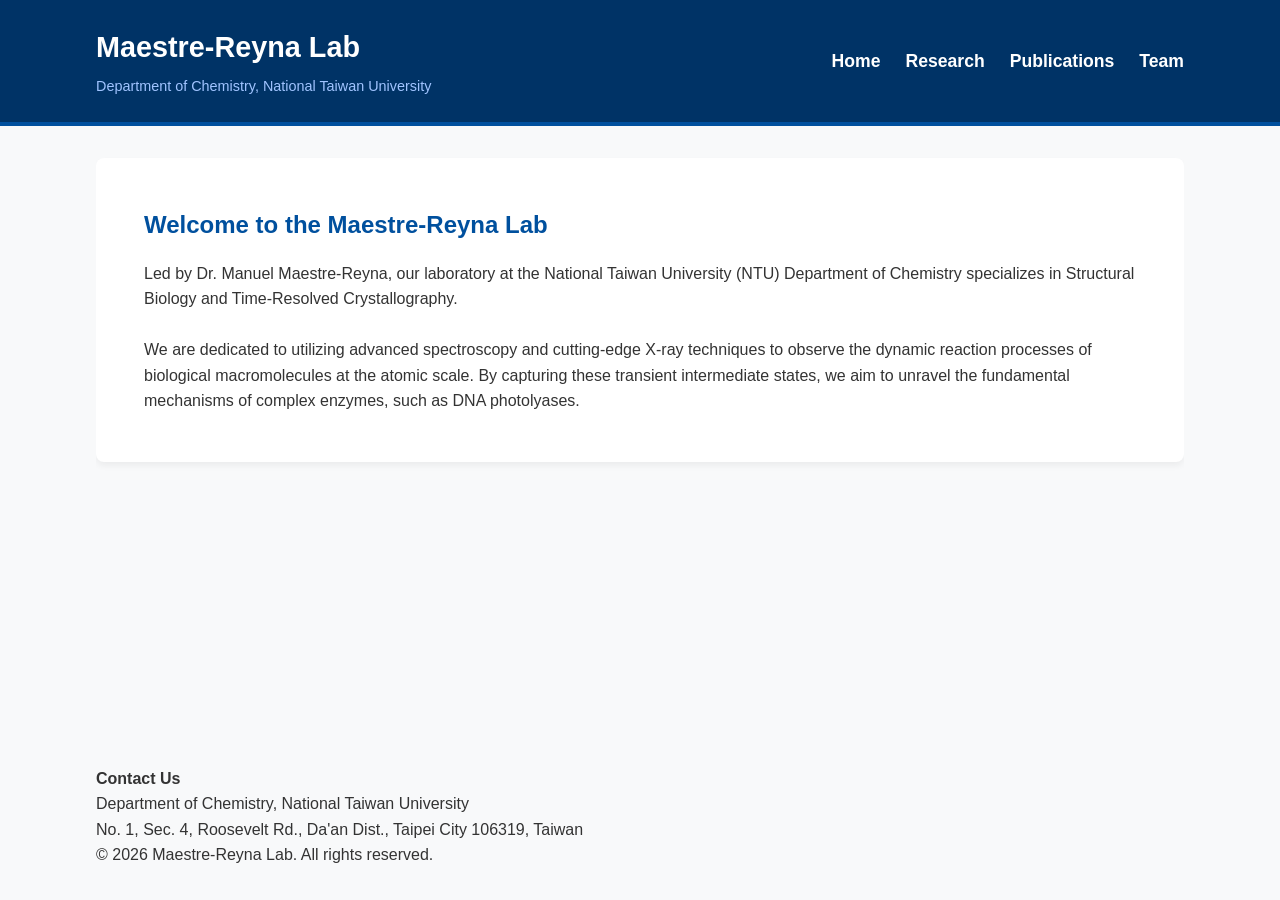
==== index.html @ d94f9113 "Add files via upload" ====
<!DOCTYPE html>
<html lang="en">
<head>
    <meta charset="UTF-8">
    <meta name="viewport" content="width=device-width, initial-scale=1.0">
    <title>Home | Maestre-Reyna Lab</title>
    <link rel="stylesheet" href="style.css">
</head>
<body>
    <header>
        <div class="container">
            <div class="logo-text">
                <h1>Maestre-Reyna Lab</h1>
                <p>Department of Chemistry, National Taiwan University</p>
            </div>
            <nav>
                <ul>
                    <li><a href="index.html">Home</a></li>
                    <li><a href="research.html">Research</a></li>
                    <li><a href="publications.html">Publications</a></li>
                    <li><a href="team.html">Team</a></li>
                </ul>
            </nav>
        </div>
    </header>

    <main class="container">
        <section class="hero">
            <h2>Welcome to the Maestre-Reyna Lab</h2>
            <p>Led by Dr. Manuel Maestre-Reyna, our laboratory at the National Taiwan University (NTU) Department of Chemistry specializes in Structural Biology and Time-Resolved Crystallography.</p>
            <br>
            <p>We are dedicated to utilizing advanced spectroscopy and cutting-edge X-ray techniques to observe the dynamic reaction processes of biological macromolecules at the atomic scale. By capturing these transient intermediate states, we aim to unravel the fundamental mechanisms of complex enzymes, such as DNA photolyases.</p>
        </section>
    </main>

    <footer>
        <div class="container">
            <p><strong>Contact Us</strong></p>
            <p>Department of Chemistry, National Taiwan University<br>No. 1, Sec. 4, Roosevelt Rd., Da'an Dist., Taipei City 106319, Taiwan</p>
            <p>&copy; 2026 Maestre-Reyna Lab. All rights reserved.</p>
        </div>
    </footer>
</body>
</html>
---- style.css ----
* {
    margin: 0;
    padding: 0;
    box-sizing: border-box;
}

body {
    font-family: 'Segoe UI', Tahoma, Geneva, Verdana, sans-serif;
    line-height: 1.6;
    color: #333;
    background-color: #f8f9fa;
    display: flex;
    flex-direction: column;
    min-height: 100vh;
}

.container {
    width: 85%;
    max-width: 1100px;
    margin: auto;
    overflow: hidden;
    padding: 2rem 0;
}

/* Navigation Bar */
header {
    background: #003366;
    color: #fff;
    padding: 1.5rem 0;
    border-bottom: 4px solid #00509e;
}

header .container {
    display: flex;
    justify-content: space-between;
    align-items: center;
    padding: 0;
}

.logo-text h1 {
    font-size: 1.8rem;
    margin-bottom: 5px;
}

.logo-text p {
    color: #a0c4ff;
    font-size: 0.9rem;
}

nav ul {
    list-style: none;
    display: flex;
    gap: 25px;
}

nav a {
    color: #fff;
    text-decoration: none;
    font-weight: bold;
    font-size: 1.1rem;
    padding-bottom: 5px;
    transition: color 0.3s;
}

nav a:hover {
    color: #a0c4ff;
    border-bottom: 2px solid #a0c4ff;
}

/* Page Content */
main {
    flex: 1;
}

.page-title {
    color: #003366;
    border-bottom: 2px solid #e9ecef;
    padding-bottom: 10px;
    margin-bottom: 30px;
}

.hero {
    background: #fff;
    padding: 3rem;
    border-radius: 8px;
    box-shadow: 0 4px 6px rgba(0,0,0,0.05);
    margin-bottom: 2rem;
}

.hero h2 {
    color: #00509e;
    margin-bottom: 1rem;
}

/* Grid & Cards */
.grid {
    display: grid;
    grid-template-columns: repeat(auto-fit, minmax(250px, 1fr));
    gap: 20px;
}

.card {
    background: #fff;
    padding: 20px;
    border-radius: 8px;
    box-shadow: 0 2px 5px rgba(0,0,0,0.1);
}

.card h3, .card h4 {
    color: #00509e;
    margin-bottom: 10px;
}

/* Publications List */
.pub-year {
    color: #003366;
    margin: 30px 0 15px 0;
    font-size: 1.4rem;
}

.pub-list {
    list-style: none;
}

.pub-list li {
    background
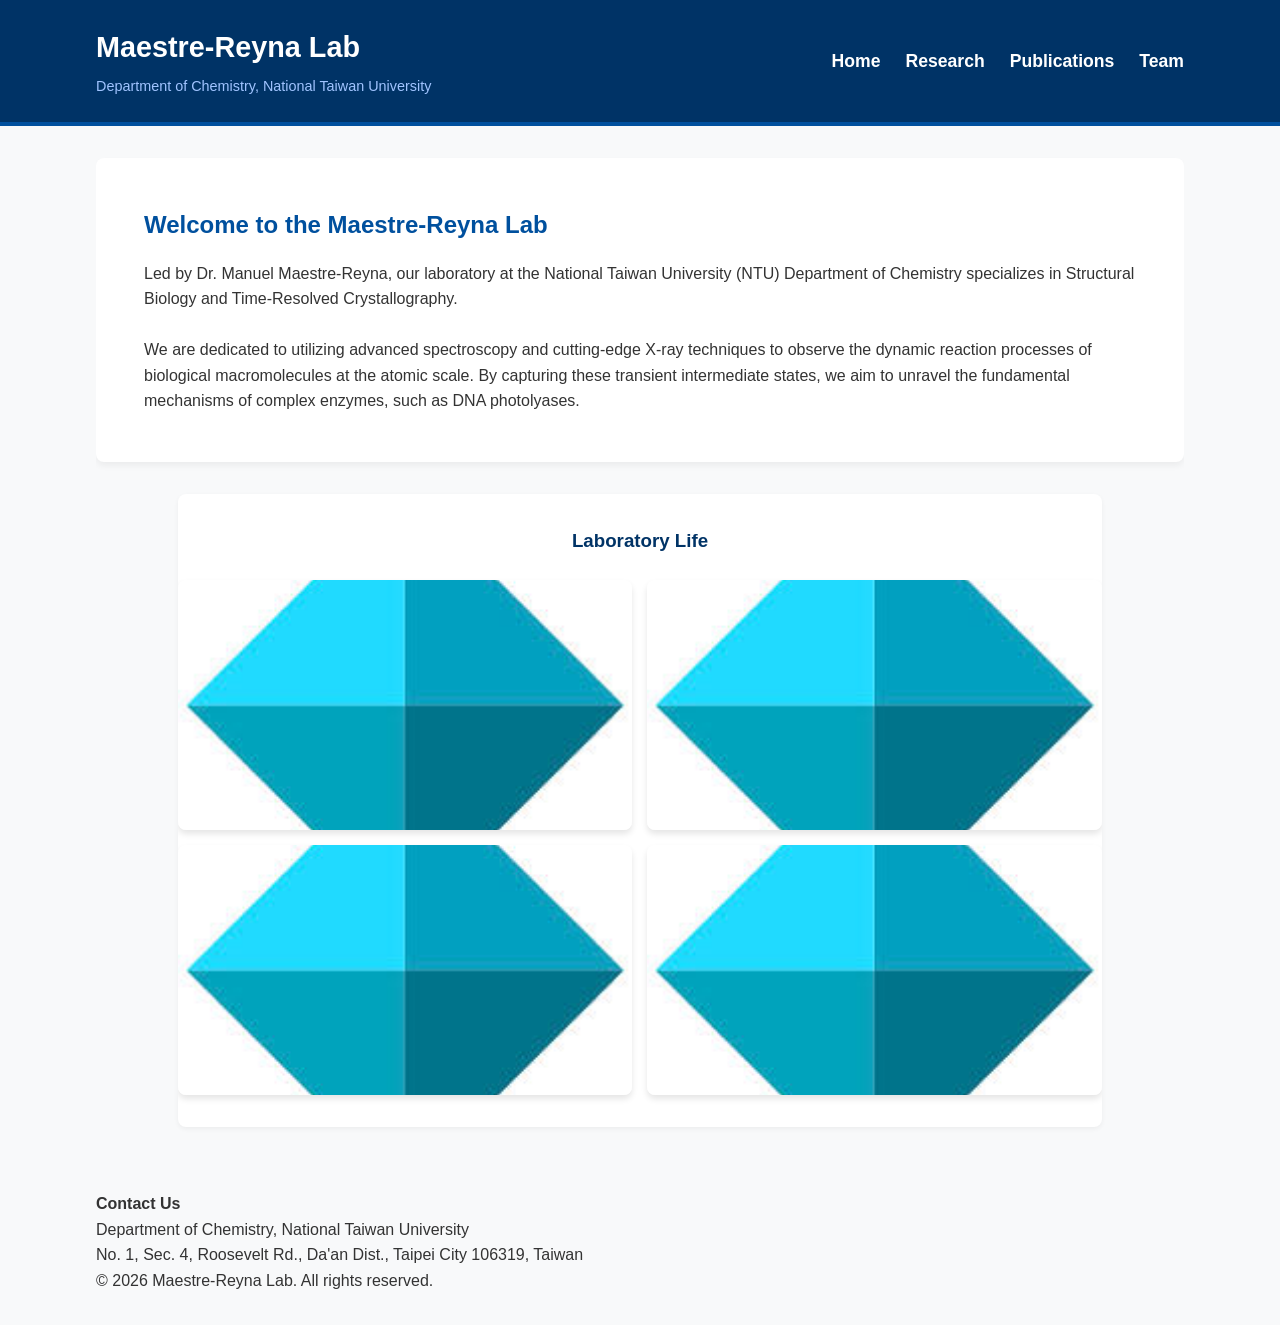
==== commit eeea752a: "index.html" ====
--- a/index.html
+++ b/index.html
@@ -5,6 +5,48 @@
     <meta name="viewport" content="width=device-width, initial-scale=1.0">
     <title>Home | Maestre-Reyna Lab</title>
     <link rel="stylesheet" href="style.css">
+    <style>
+        /* 專屬於首頁相簿的樣式 */
+        .gallery-section {
+            padding: 2rem 0;
+            background-color: #fff;
+            border-radius: 8px;
+            box-shadow: 0 2px 5px rgba(0,0,0,0.05);
+            margin-top: 2rem;
+        }
+        
+        .gallery-grid {
+            display: grid;
+            grid-template-columns: repeat(auto-fit, minmax(300px, 1fr));
+            gap: 15px;
+            margin-top: 1.5rem;
+        }
+
+        .gallery-item {
+            overflow: hidden;
+            border-radius: 8px;
+            height: 250px; /* 統一高度讓排版整齊 */
+            box-shadow: 0 4px 6px rgba(0,0,0,0.1);
+        }
+
+        .gallery-item img {
+            width: 100%;
+            height: 100%;
+            object-fit: cover; /* 自動裁切填滿框框，不變形 */
+            transition: transform 0.3s ease;
+            cursor: pointer;
+        }
+
+        .gallery-item img:hover {
+            transform: scale(1.05); /* 滑鼠移上去有放大效果 */
+        }
+
+        .gallery-title {
+            text-align: center;
+            color: #003366;
+            margin-bottom: 1rem;
+        }
+    </style>
 </head>
 <body>
     <header>
@@ -31,6 +73,24 @@
             <br>
             <p>We are dedicated to utilizing advanced spectroscopy and cutting-edge X-ray techniques to observe the dynamic reaction processes of biological macromolecules at the atomic scale. By capturing these transient intermediate states, we aim to unravel the fundamental mechanisms of complex enzymes, such as DNA photolyases.</p>
         </section>
+
+        <section class="gallery-section container">
+            <h3 class="gallery-title">Laboratory Life</h3>
+            <div class="gallery-grid">
+                <div class="gallery-item">
+                    <img src="photo1.jpg" alt="Lab Photo 1" onerror="this.src='default.jpg'">
+                </div>
+                <div class="gallery-item">
+                    <img src="photo2.jpg" alt="Lab Photo 2" onerror="this.src='default.jpg'">
+                </div>
+                <div class="gallery-item">
+                    <img src="photo3.jpg" alt="Lab Photo 3" onerror="this.src='default.jpg'">
+                </div>
+                <div class="gallery-item">
+                    <img src="photo4.jpg" alt="Lab Photo 4" onerror="this.src='default.jpg'">
+                </div>
+                </div>
+        </section>
     </main>
 
     <footer>
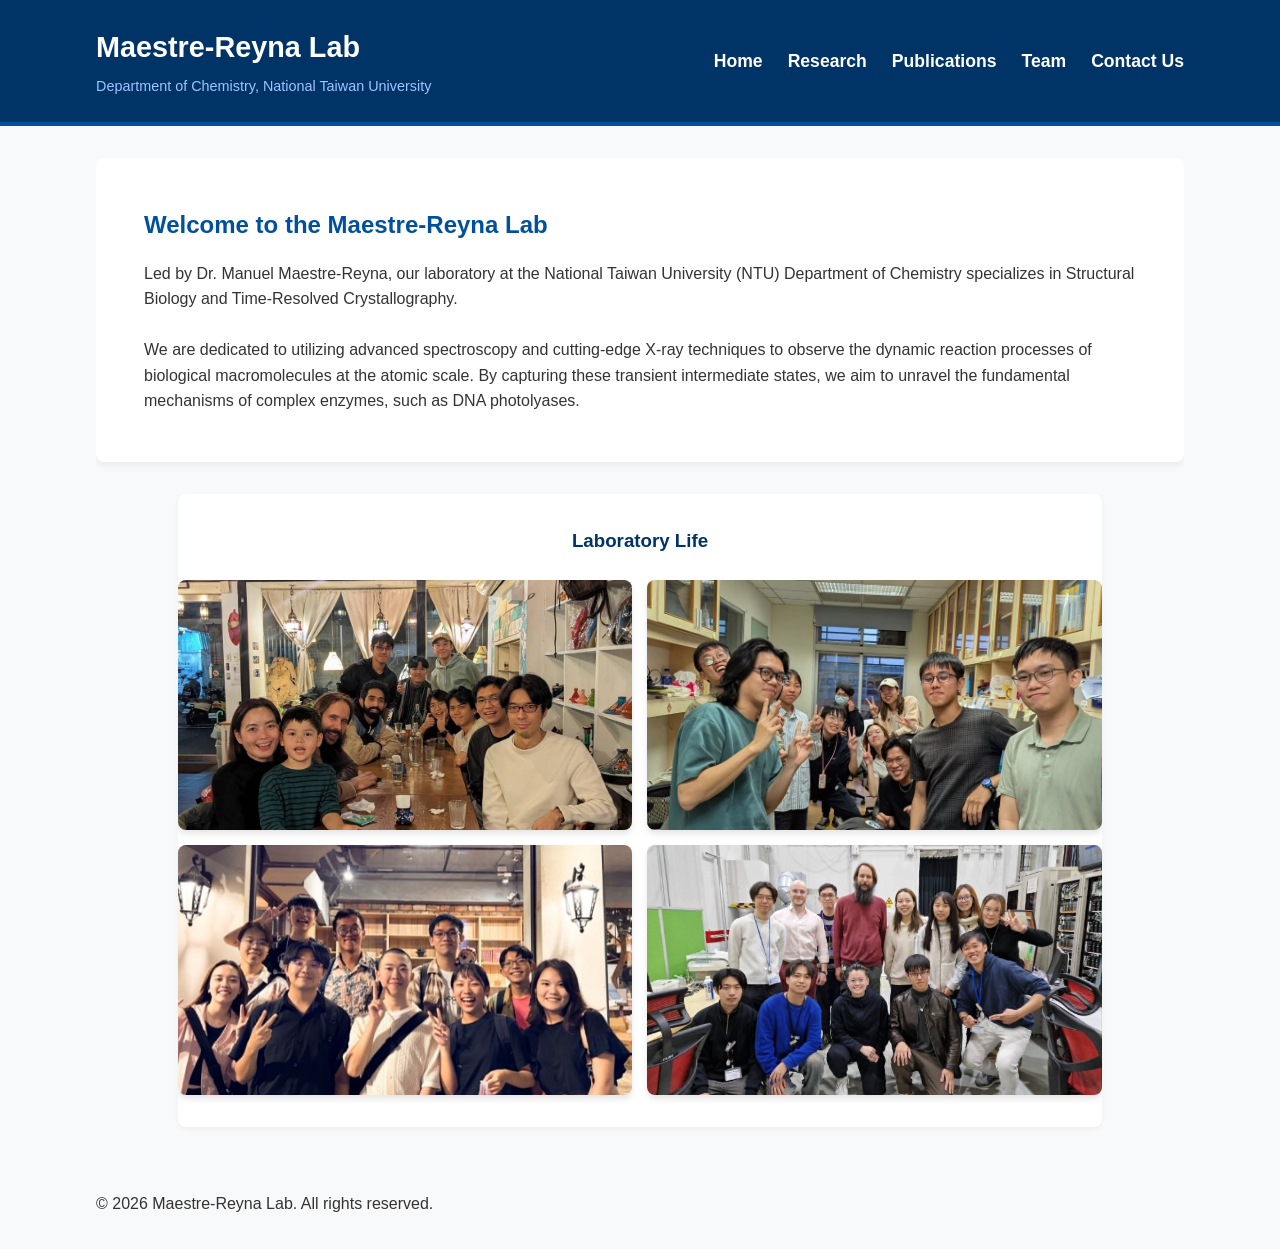
==== commit 35059fc2: "index.html" ====
--- a/index.html
+++ b/index.html
@@ -6,7 +6,6 @@
     <title>Home | Maestre-Reyna Lab</title>
     <link rel="stylesheet" href="style.css">
     <style>
-        /* 專屬於首頁相簿的樣式 */
         .gallery-section {
             padding: 2rem 0;
             background-color: #fff;
@@ -14,33 +13,28 @@
             box-shadow: 0 2px 5px rgba(0,0,0,0.05);
             margin-top: 2rem;
         }
-        
         .gallery-grid {
             display: grid;
             grid-template-columns: repeat(auto-fit, minmax(300px, 1fr));
             gap: 15px;
             margin-top: 1.5rem;
         }
-
         .gallery-item {
             overflow: hidden;
             border-radius: 8px;
-            height: 250px; /* 統一高度讓排版整齊 */
+            height: 250px;
             box-shadow: 0 4px 6px rgba(0,0,0,0.1);
         }
-
         .gallery-item img {
             width: 100%;
             height: 100%;
-            object-fit: cover; /* 自動裁切填滿框框，不變形 */
+            object-fit: cover;
             transition: transform 0.3s ease;
             cursor: pointer;
         }
-
         .gallery-item img:hover {
-            transform: scale(1.05); /* 滑鼠移上去有放大效果 */
+            transform: scale(1.05);
         }
-
         .gallery-title {
             text-align: center;
             color: #003366;
@@ -61,6 +55,7 @@
                     <li><a href="research.html">Research</a></li>
                     <li><a href="publications.html">Publications</a></li>
                     <li><a href="team.html">Team</a></li>
+                    <li><a href="contact.html">Contact Us</a></li>
                 </ul>
             </nav>
         </div>
@@ -89,15 +84,13 @@
                 <div class="gallery-item">
                     <img src="photo4.jpg" alt="Lab Photo 4" onerror="this.src='default.jpg'">
                 </div>
-                </div>
+            </div>
         </section>
     </main>
 
     <footer>
         <div class="container">
-            <p><strong>Contact Us</strong></p>
-            <p>Department of Chemistry, National Taiwan University<br>No. 1, Sec. 4, Roosevelt Rd., Da'an Dist., Taipei City 106319, Taiwan</p>
-            <p>&copy; 2026 Maestre-Reyna Lab. All rights reserved.</p>
+            <p>© 2026 Maestre-Reyna Lab. All rights reserved.</p>
         </div>
     </footer>
 </body>
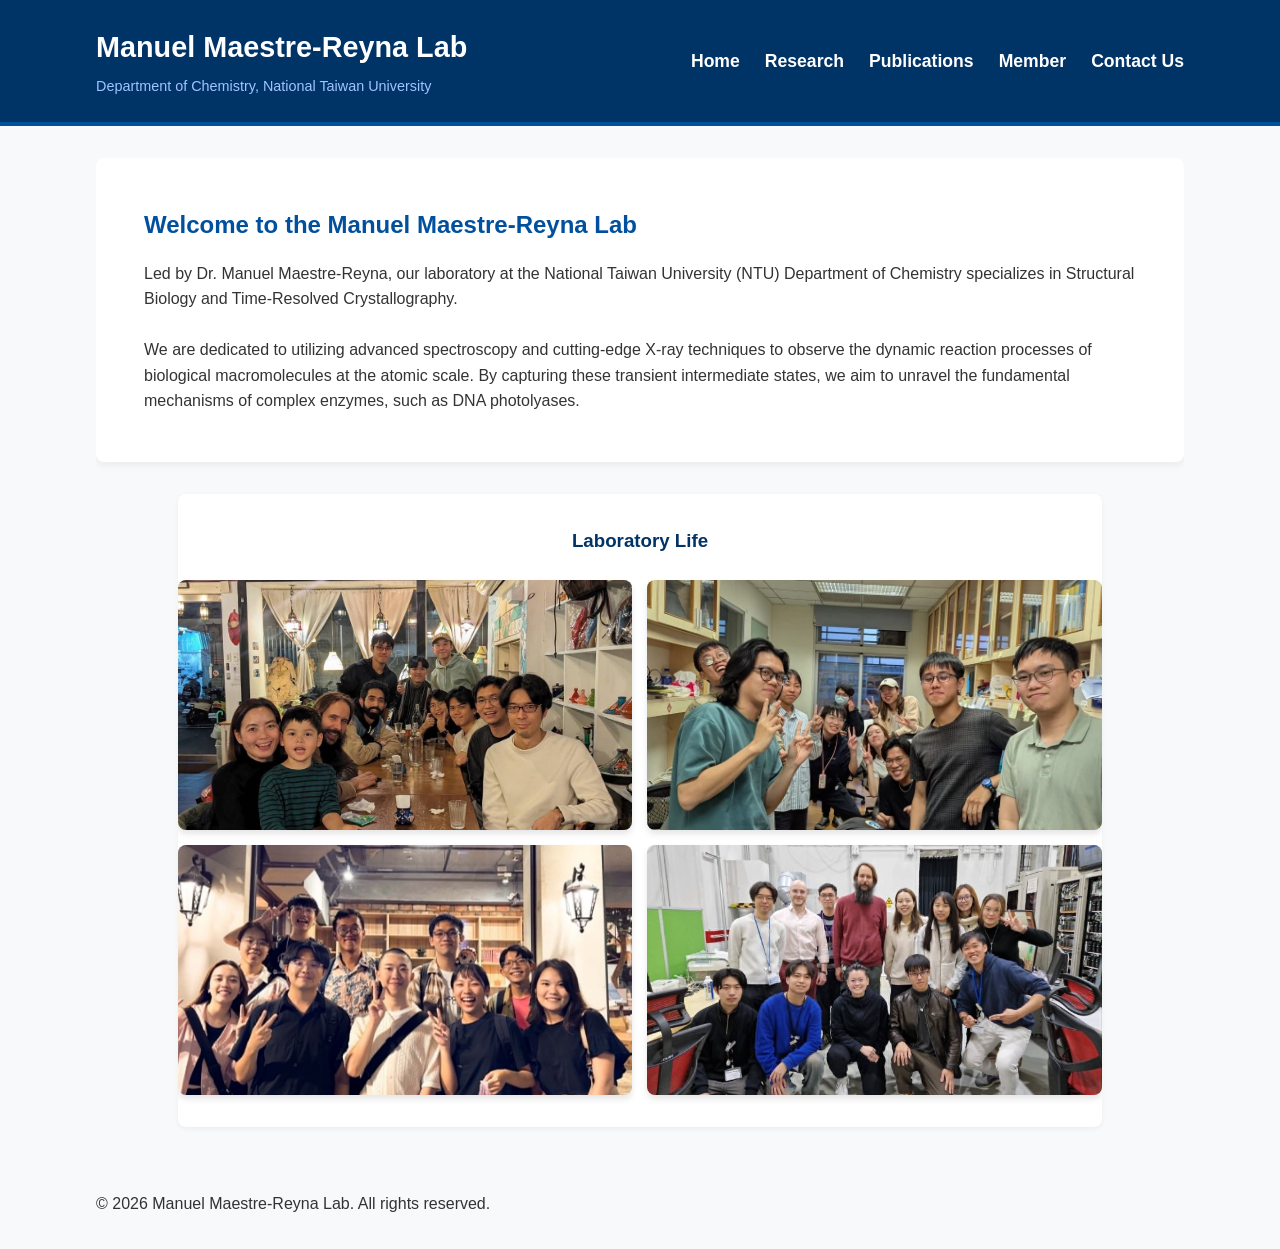
==== commit f8c5e126: "index.html" ====
--- a/index.html
+++ b/index.html
@@ -3,7 +3,7 @@
 <head>
     <meta charset="UTF-8">
     <meta name="viewport" content="width=device-width, initial-scale=1.0">
-    <title>Home | Maestre-Reyna Lab</title>
+    <title>Home | Manuel Maestre-Reyna Lab</title>
     <link rel="stylesheet" href="style.css">
     <style>
         .gallery-section {
@@ -46,7 +46,7 @@
     <header>
         <div class="container">
             <div class="logo-text">
-                <h1>Maestre-Reyna Lab</h1>
+                <h1>Manuel Maestre-Reyna Lab</h1>
                 <p>Department of Chemistry, National Taiwan University</p>
             </div>
             <nav>
@@ -54,7 +54,7 @@
                     <li><a href="index.html">Home</a></li>
                     <li><a href="research.html">Research</a></li>
                     <li><a href="publications.html">Publications</a></li>
-                    <li><a href="team.html">Team</a></li>
+                    <li><a href="member.html">Member</a></li>
                     <li><a href="contact.html">Contact Us</a></li>
                 </ul>
             </nav>
@@ -63,7 +63,7 @@
 
     <main class="container">
         <section class="hero">
-            <h2>Welcome to the Maestre-Reyna Lab</h2>
+            <h2>Welcome to the Manuel Maestre-Reyna Lab</h2>
             <p>Led by Dr. Manuel Maestre-Reyna, our laboratory at the National Taiwan University (NTU) Department of Chemistry specializes in Structural Biology and Time-Resolved Crystallography.</p>
             <br>
             <p>We are dedicated to utilizing advanced spectroscopy and cutting-edge X-ray techniques to observe the dynamic reaction processes of biological macromolecules at the atomic scale. By capturing these transient intermediate states, we aim to unravel the fundamental mechanisms of complex enzymes, such as DNA photolyases.</p>
@@ -90,7 +90,7 @@
 
     <footer>
         <div class="container">
-            <p>© 2026 Maestre-Reyna Lab. All rights reserved.</p>
+            <p>© 2026 Manuel Maestre-Reyna Lab. All rights reserved.</p>
         </div>
     </footer>
 </body>
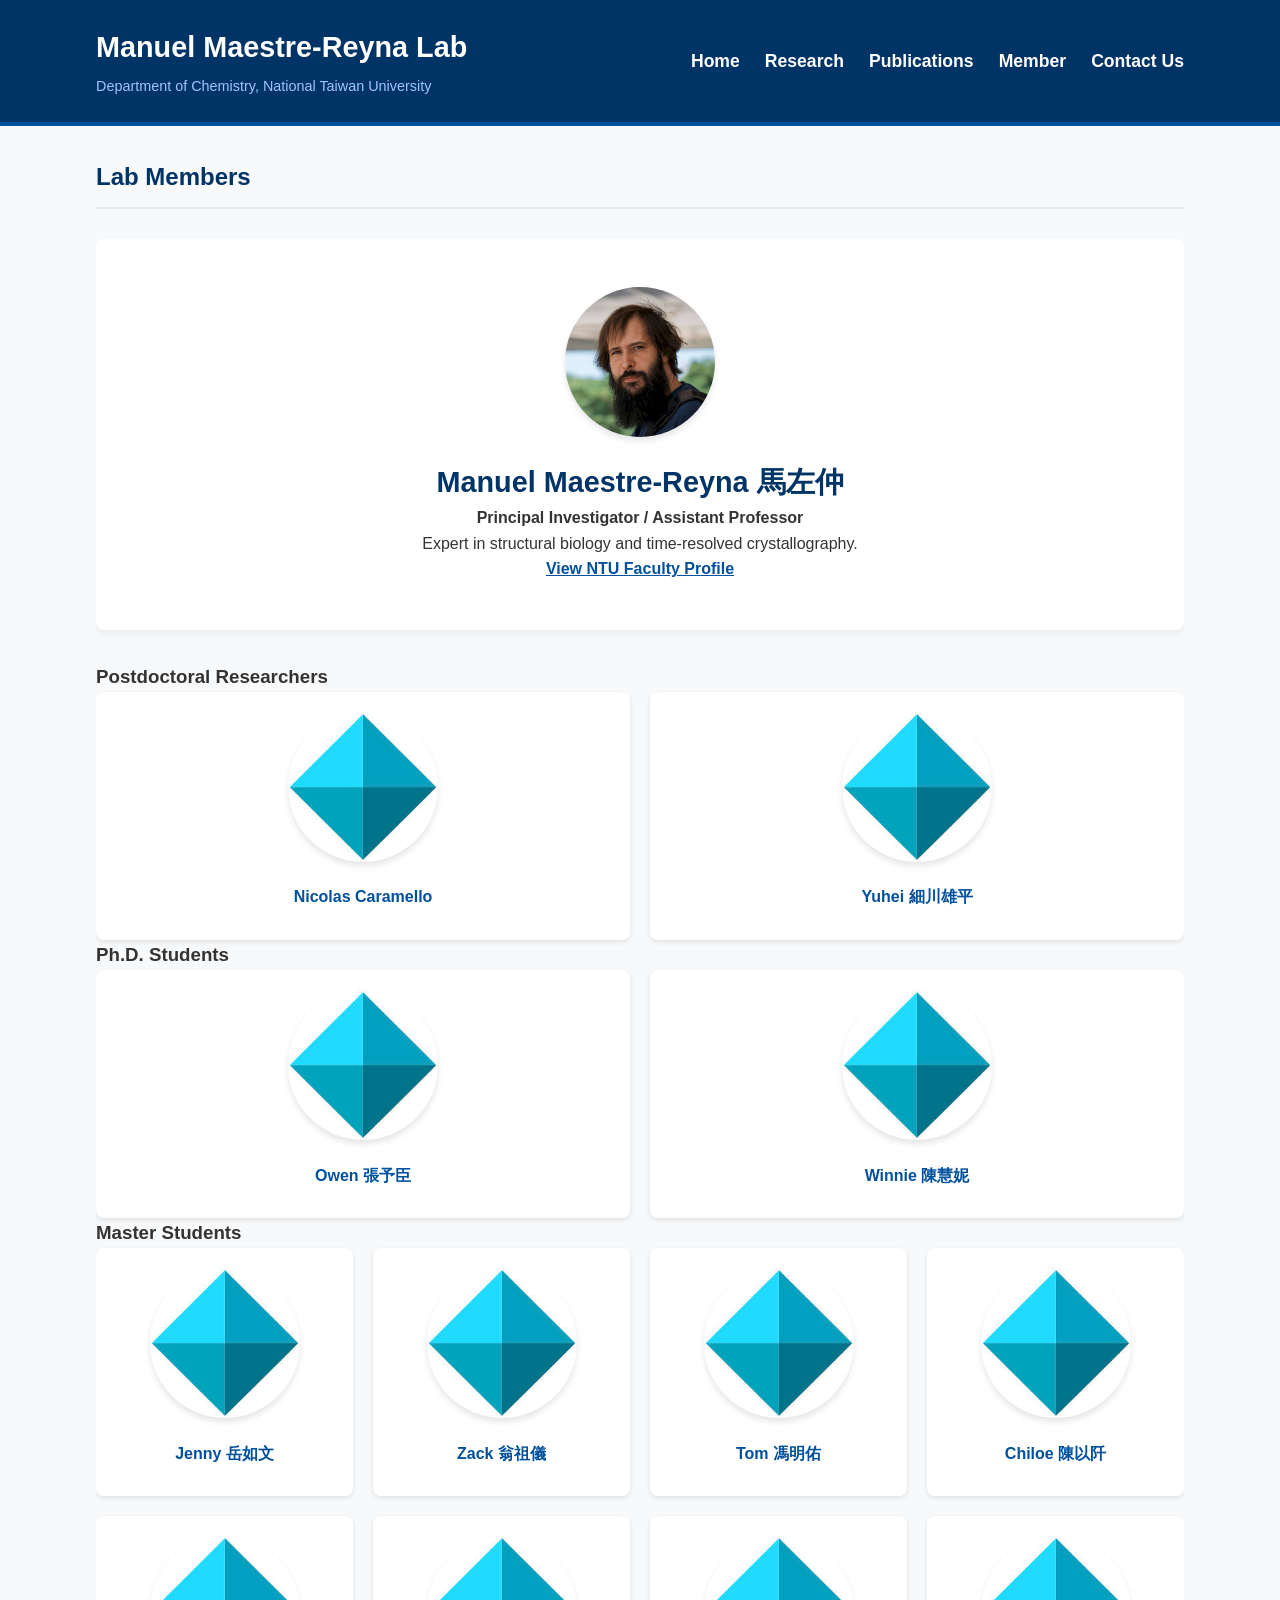
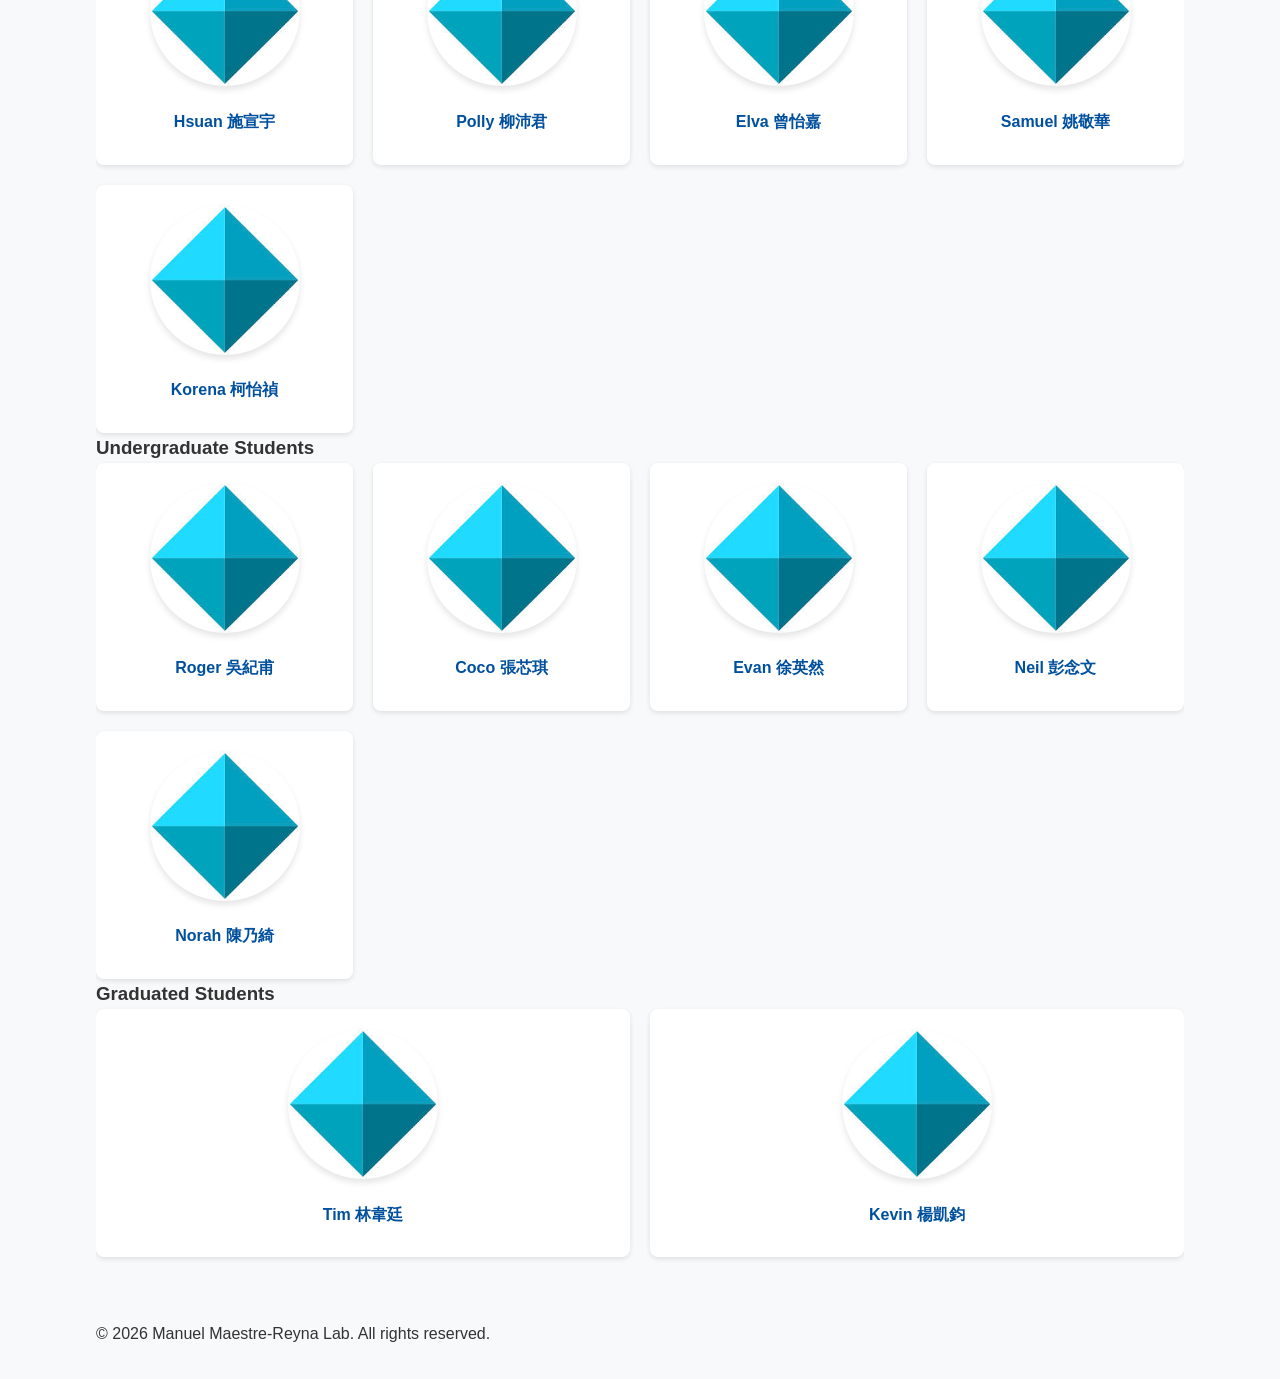
==== commit f667093c: "index.html" ====
--- a/index.html
+++ b/index.html
@@ -3,42 +3,17 @@
 <head>
     <meta charset="UTF-8">
     <meta name="viewport" content="width=device-width, initial-scale=1.0">
-    <title>Home | Manuel Maestre-Reyna Lab</title>
+    <title>Member | Manuel Maestre-Reyna Lab</title>
     <link rel="stylesheet" href="style.css">
     <style>
-        .gallery-section {
-            padding: 2rem 0;
-            background-color: #fff;
-            border-radius: 8px;
-            box-shadow: 0 2px 5px rgba(0,0,0,0.05);
-            margin-top: 2rem;
-        }
-        .gallery-grid {
-            display: grid;
-            grid-template-columns: repeat(auto-fit, minmax(300px, 1fr));
-            gap: 15px;
-            margin-top: 1.5rem;
-        }
-        .gallery-item {
-            overflow: hidden;
-            border-radius: 8px;
-            height: 250px;
+        .member-photo {
+            width: 150px;
+            height: 150px;
+            border-radius: 50%;
+            object-fit: cover;
+            margin-bottom: 15px;
             box-shadow: 0 4px 6px rgba(0,0,0,0.1);
-        }
-        .gallery-item img {
-            width: 100%;
-            height: 100%;
-            object-fit: cover;
-            transition: transform 0.3s ease;
-            cursor: pointer;
-        }
-        .gallery-item img:hover {
-            transform: scale(1.05);
-        }
-        .gallery-title {
-            text-align: center;
-            color: #003366;
-            margin-bottom: 1rem;
+            background-color: #eee;
         }
     </style>
 </head>
@@ -62,30 +37,115 @@
     </header>
 
     <main class="container">
-        <section class="hero">
-            <h2>Welcome to the Manuel Maestre-Reyna Lab</h2>
-            <p>Led by Dr. Manuel Maestre-Reyna, our laboratory at the National Taiwan University (NTU) Department of Chemistry specializes in Structural Biology and Time-Resolved Crystallography.</p>
-            <br>
-            <p>We are dedicated to utilizing advanced spectroscopy and cutting-edge X-ray techniques to observe the dynamic reaction processes of biological macromolecules at the atomic scale. By capturing these transient intermediate states, we aim to unravel the fundamental mechanisms of complex enzymes, such as DNA photolyases.</p>
-        </section>
+        <h2 class="page-title">Lab Members</h2>
 
-        <section class="gallery-section container">
-            <h3 class="gallery-title">Laboratory Life</h3>
-            <div class="gallery-grid">
-                <div class="gallery-item">
-                    <img src="photo1.jpg" alt="Lab Photo 1" onerror="this.src='default.jpg'">
-                </div>
-                <div class="gallery-item">
-                    <img src="photo2.jpg" alt="Lab Photo 2" onerror="this.src='default.jpg'">
-                </div>
-                <div class="gallery-item">
-                    <img src="photo3.jpg" alt="Lab Photo 3" onerror="this.src='default.jpg'">
-                </div>
-                <div class="gallery-item">
-                    <img src="photo4.jpg" alt="Lab Photo 4" onerror="this.src='default.jpg'">
-                </div>
+        <div class="hero" style="text-align: center;">
+            <img src="MMR.jpg" alt="Manuel Maestre-Reyna" class="member-photo" onerror="this.onerror=null; this.src='default.jpg';">
+            <h3 style="font-size: 1.8rem; color: #003366;">Manuel Maestre-Reyna 馬左仲</h3>
+            <p><strong>Principal Investigator / Assistant Professor</strong></p>
+            <p>Expert in structural biology and time-resolved crystallography.</p>
+            <p><a href="https://www.ch.ntu.edu.tw/mmaestre.html" target="_blank" style="color: #00509e; font-weight: bold;">View NTU Faculty Profile</a></p>
+        </div>
+
+        <h3 class="member-category">Postdoctoral Researchers</h3>
+        <div class="grid">
+            <div class="card" style="text-align: center;">
+                <img src="NICOLAS.jpg" class="member-photo" onerror="this.onerror=null; this.src='default.jpg';">
+                <h4>Nicolas Caramello</h4>
             </div>
-        </section>
+            <div class="card" style="text-align: center;">
+                <img src="YUHEI.jpg" class="member-photo" onerror="this.onerror=null; this.src='default.jpg';">
+                <h4>Yuhei 細川雄平</h4>
+            </div>
+        </div>
+        
+        <h3 class="member-category">Ph.D. Students</h3>
+        <div class="grid">
+            <div class="card" style="text-align: center;">
+                <img src="OWEN.jpg" class="member-photo" onerror="this.onerror=null; this.src='default.jpg';">
+                <h4>Owen 張予臣</h4>
+            </div>
+            <div class="card" style="text-align: center;">
+                <img src="WINNIE.jpg" class="member-photo" onerror="this.onerror=null; this.src='default.jpg';">
+                <h4>Winnie 陳慧妮</h4>
+            </div>
+        </div>
+
+        <h3 class="member-category">Master Students</h3>
+        <div class="grid">
+            <div class="card" style="text-align: center;">
+                <img src="JENNY.jpg" class="member-photo" onerror="this.onerror=null; this.src='default.jpg';">
+                <h4>Jenny 岳如文</h4>
+            </div>
+            <div class="card" style="text-align: center;">
+                <img src="ZACK.jpg" class="member-photo" onerror="this.onerror=null; this.src='default.jpg';">
+                <h4>Zack 翁祖儀</h4>
+            </div>
+            <div class="card" style="text-align: center;">
+                <img src="TOM.jpg" class="member-photo" onerror="this.onerror=null; this.src='default.jpg';">
+                <h4>Tom 馮明佑</h4>
+            </div>
+            <div class="card" style="text-align: center;">
+                <img src="CHILOE.jpg" class="member-photo" onerror="this.onerror=null; this.src='default.jpg';">
+                <h4>Chiloe 陳以阡</h4>
+            </div>
+            <div class="card" style="text-align: center;">
+                <img src="HSUAN.jpg" class="member-photo" onerror="this.onerror=null; this.src='default.jpg';">
+                <h4>Hsuan 施宣宇</h4>
+            </div>
+            <div class="card" style="text-align: center;">
+                <img src="POLLY.jpg" class="member-photo" onerror="this.onerror=null; this.src='default.jpg';">
+                <h4>Polly 柳沛君</h4>
+            </div>
+            <div class="card" style="text-align: center;">
+                <img src="ELVA.jpg" class="member-photo" onerror="this.onerror=null; this.src='default.jpg';">
+                <h4>Elva 曾怡嘉</h4>
+            </div>
+            <div class="card" style="text-align: center;">
+                <img src="SAMUEL.jpg" class="member-photo" onerror="this.onerror=null; this.src='default.jpg';">
+                <h4>Samuel 姚敬華</h4>
+            </div>
+            <div class="card" style="text-align: center;">
+                <img src="KORENA.jpg" class="member-photo" onerror="this.onerror=null; this.src='default.jpg';">
+                <h4>Korena 柯怡禎</h4>
+            </div>
+        </div>
+
+        <h3 class="member-category">Undergraduate Students</h3>
+        <div class="grid">
+            <div class="card" style="text-align: center;">
+                <img src="ROGER.jpg" class="member-photo" onerror="this.onerror=null; this.src='default.jpg';">
+                <h4>Roger 吳紀甫</h4>
+            </div>
+            <div class="card" style="text-align: center;">
+                <img src="COCO.jpg" class="member-photo" onerror="this.onerror=null; this.src='default.jpg';">
+                <h4>Coco 張芯琪</h4>
+            </div>
+            <div class="card" style="text-align: center;">
+                <img src="EVAN.jpg" class="member-photo" onerror="this.onerror=null; this.src='default.jpg';">
+                <h4>Evan 徐英然</h4>
+            </div>
+            <div class="card" style="text-align: center;">
+                <img src="NEIL.jpg" class="member-photo" onerror="this.onerror=null; this.src='default.jpg';">
+                <h4>Neil 彭念文</h4>
+            </div>
+            <div class="card" style="text-align: center;">
+                <img src="NORAH.jpg" class="member-photo" onerror="this.onerror=null; this.src='default.jpg';">
+                <h4>Norah 陳乃綺</h4>
+            </div>
+        </div>
+
+        <h3 class="member-category">Graduated Students</h3>
+        <div class="grid">
+            <div class="card" style="text-align: center;">
+                <img src="TIM.jpg" class="member-photo" onerror="this.onerror=null; this.src='default.jpg';">
+                <h4>Tim 林韋廷</h4>
+            </div>
+            <div class="card" style="text-align: center;">
+                <img src="KEVIN.jpg" class="member-photo" onerror="this.onerror=null; this.src='default.jpg';">
+                <h4>Kevin 楊凱鈞</h4>
+            </div>
+        </div>
     </main>
 
     <footer>
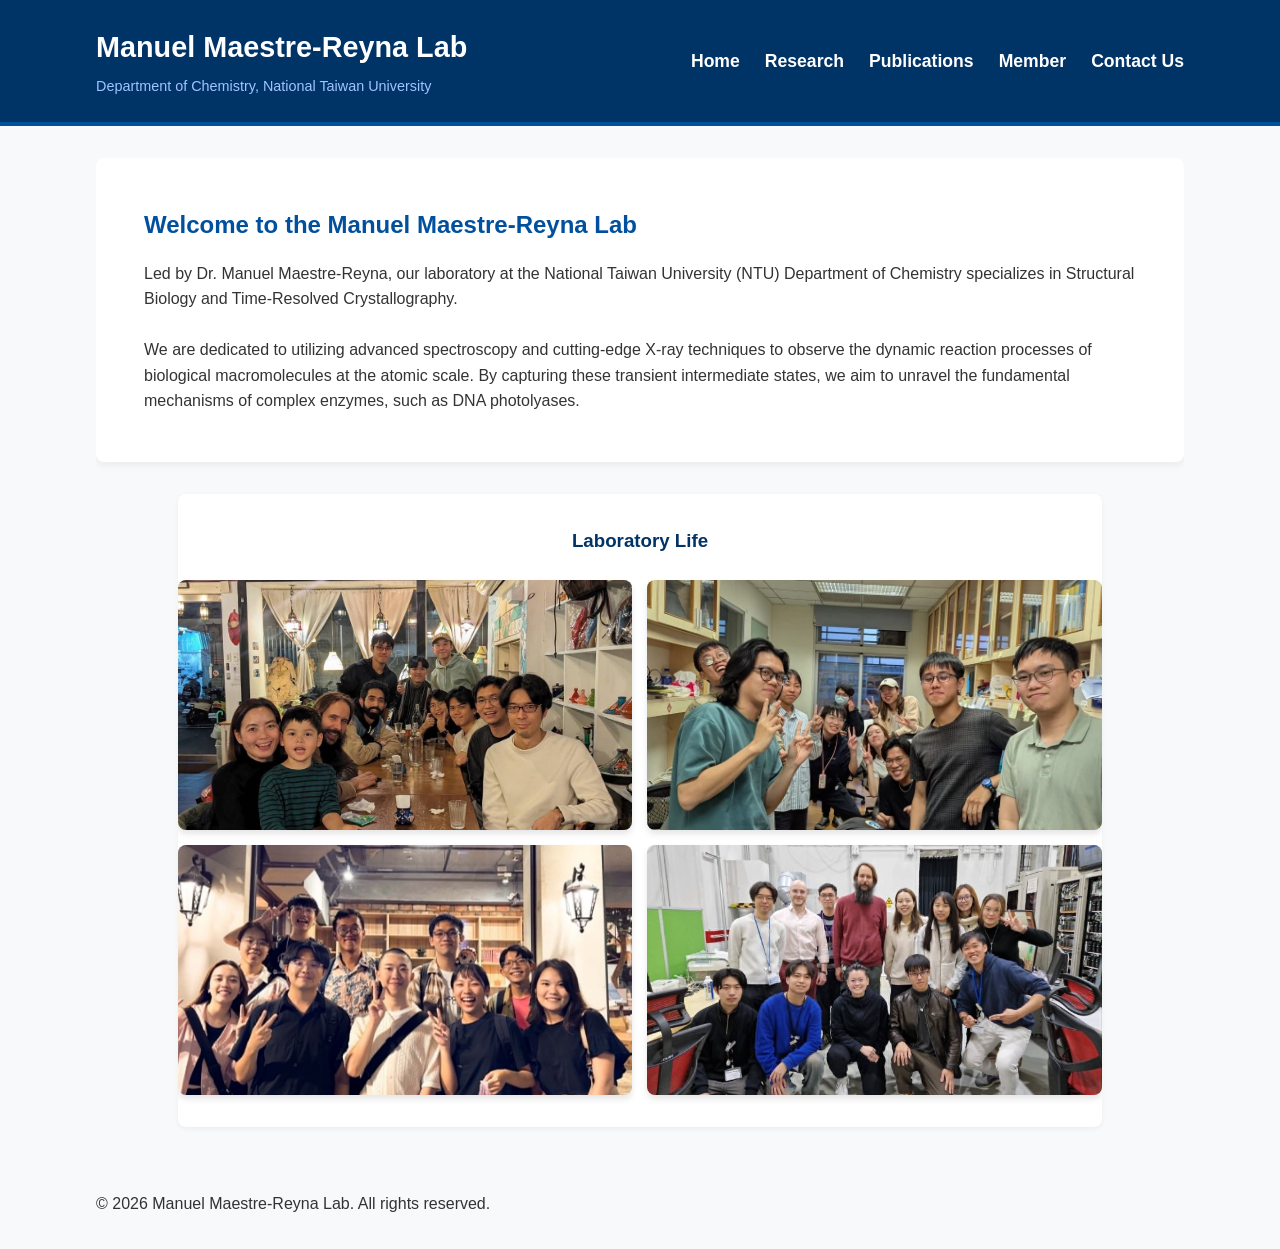
==== commit e653e93e: "index.html" ====
--- a/index.html
+++ b/index.html
@@ -3,17 +3,42 @@
 <head>
     <meta charset="UTF-8">
     <meta name="viewport" content="width=device-width, initial-scale=1.0">
-    <title>Member | Manuel Maestre-Reyna Lab</title>
+    <title>Home | Manuel Maestre-Reyna Lab</title>
     <link rel="stylesheet" href="style.css">
     <style>
-        .member-photo {
-            width: 150px;
-            height: 150px;
-            border-radius: 50%;
+        .gallery-section {
+            padding: 2rem 0;
+            background-color: #fff;
+            border-radius: 8px;
+            box-shadow: 0 2px 5px rgba(0,0,0,0.05);
+            margin-top: 2rem;
+        }
+        .gallery-grid {
+            display: grid;
+            grid-template-columns: repeat(auto-fit, minmax(300px, 1fr));
+            gap: 15px;
+            margin-top: 1.5rem;
+        }
+        .gallery-item {
+            overflow: hidden;
+            border-radius: 8px;
+            height: 250px;
+            box-shadow: 0 4px 6px rgba(0,0,0,0.1);
+        }
+        .gallery-item img {
+            width: 100%;
+            height: 100%;
             object-fit: cover;
-            margin-bottom: 15px;
-            box-shadow: 0 4px 6px rgba(0,0,0,0.1);
-            background-color: #eee;
+            transition: transform 0.3s ease;
+            cursor: pointer;
+        }
+        .gallery-item img:hover {
+            transform: scale(1.05);
+        }
+        .gallery-title {
+            text-align: center;
+            color: #003366;
+            margin-bottom: 1rem;
         }
     </style>
 </head>
@@ -37,115 +62,30 @@
     </header>
 
     <main class="container">
-        <h2 class="page-title">Lab Members</h2>
+        <section class="hero">
+            <h2>Welcome to the Manuel Maestre-Reyna Lab</h2>
+            <p>Led by Dr. Manuel Maestre-Reyna, our laboratory at the National Taiwan University (NTU) Department of Chemistry specializes in Structural Biology and Time-Resolved Crystallography.</p>
+            <br>
+            <p>We are dedicated to utilizing advanced spectroscopy and cutting-edge X-ray techniques to observe the dynamic reaction processes of biological macromolecules at the atomic scale. By capturing these transient intermediate states, we aim to unravel the fundamental mechanisms of complex enzymes, such as DNA photolyases.</p>
+        </section>
 
-        <div class="hero" style="text-align: center;">
-            <img src="MMR.jpg" alt="Manuel Maestre-Reyna" class="member-photo" onerror="this.onerror=null; this.src='default.jpg';">
-            <h3 style="font-size: 1.8rem; color: #003366;">Manuel Maestre-Reyna 馬左仲</h3>
-            <p><strong>Principal Investigator / Assistant Professor</strong></p>
-            <p>Expert in structural biology and time-resolved crystallography.</p>
-            <p><a href="https://www.ch.ntu.edu.tw/mmaestre.html" target="_blank" style="color: #00509e; font-weight: bold;">View NTU Faculty Profile</a></p>
-        </div>
-
-        <h3 class="member-category">Postdoctoral Researchers</h3>
-        <div class="grid">
-            <div class="card" style="text-align: center;">
-                <img src="NICOLAS.jpg" class="member-photo" onerror="this.onerror=null; this.src='default.jpg';">
-                <h4>Nicolas Caramello</h4>
+        <section class="gallery-section container">
+            <h3 class="gallery-title">Laboratory Life</h3>
+            <div class="gallery-grid">
+                <div class="gallery-item">
+                    <img src="photo1.jpg" alt="Lab Photo 1" onerror="this.src='default.jpg'">
+                </div>
+                <div class="gallery-item">
+                    <img src="photo2.jpg" alt="Lab Photo 2" onerror="this.src='default.jpg'">
+                </div>
+                <div class="gallery-item">
+                    <img src="photo3.jpg" alt="Lab Photo 3" onerror="this.src='default.jpg'">
+                </div>
+                <div class="gallery-item">
+                    <img src="photo4.jpg" alt="Lab Photo 4" onerror="this.src='default.jpg'">
+                </div>
             </div>
-            <div class="card" style="text-align: center;">
-                <img src="YUHEI.jpg" class="member-photo" onerror="this.onerror=null; this.src='default.jpg';">
-                <h4>Yuhei 細川雄平</h4>
-            </div>
-        </div>
-        
-        <h3 class="member-category">Ph.D. Students</h3>
-        <div class="grid">
-            <div class="card" style="text-align: center;">
-                <img src="OWEN.jpg" class="member-photo" onerror="this.onerror=null; this.src='default.jpg';">
-                <h4>Owen 張予臣</h4>
-            </div>
-            <div class="card" style="text-align: center;">
-                <img src="WINNIE.jpg" class="member-photo" onerror="this.onerror=null; this.src='default.jpg';">
-                <h4>Winnie 陳慧妮</h4>
-            </div>
-        </div>
-
-        <h3 class="member-category">Master Students</h3>
-        <div class="grid">
-            <div class="card" style="text-align: center;">
-                <img src="JENNY.jpg" class="member-photo" onerror="this.onerror=null; this.src='default.jpg';">
-                <h4>Jenny 岳如文</h4>
-            </div>
-            <div class="card" style="text-align: center;">
-                <img src="ZACK.jpg" class="member-photo" onerror="this.onerror=null; this.src='default.jpg';">
-                <h4>Zack 翁祖儀</h4>
-            </div>
-            <div class="card" style="text-align: center;">
-                <img src="TOM.jpg" class="member-photo" onerror="this.onerror=null; this.src='default.jpg';">
-                <h4>Tom 馮明佑</h4>
-            </div>
-            <div class="card" style="text-align: center;">
-                <img src="CHILOE.jpg" class="member-photo" onerror="this.onerror=null; this.src='default.jpg';">
-                <h4>Chiloe 陳以阡</h4>
-            </div>
-            <div class="card" style="text-align: center;">
-                <img src="HSUAN.jpg" class="member-photo" onerror="this.onerror=null; this.src='default.jpg';">
-                <h4>Hsuan 施宣宇</h4>
-            </div>
-            <div class="card" style="text-align: center;">
-                <img src="POLLY.jpg" class="member-photo" onerror="this.onerror=null; this.src='default.jpg';">
-                <h4>Polly 柳沛君</h4>
-            </div>
-            <div class="card" style="text-align: center;">
-                <img src="ELVA.jpg" class="member-photo" onerror="this.onerror=null; this.src='default.jpg';">
-                <h4>Elva 曾怡嘉</h4>
-            </div>
-            <div class="card" style="text-align: center;">
-                <img src="SAMUEL.jpg" class="member-photo" onerror="this.onerror=null; this.src='default.jpg';">
-                <h4>Samuel 姚敬華</h4>
-            </div>
-            <div class="card" style="text-align: center;">
-                <img src="KORENA.jpg" class="member-photo" onerror="this.onerror=null; this.src='default.jpg';">
-                <h4>Korena 柯怡禎</h4>
-            </div>
-        </div>
-
-        <h3 class="member-category">Undergraduate Students</h3>
-        <div class="grid">
-            <div class="card" style="text-align: center;">
-                <img src="ROGER.jpg" class="member-photo" onerror="this.onerror=null; this.src='default.jpg';">
-                <h4>Roger 吳紀甫</h4>
-            </div>
-            <div class="card" style="text-align: center;">
-                <img src="COCO.jpg" class="member-photo" onerror="this.onerror=null; this.src='default.jpg';">
-                <h4>Coco 張芯琪</h4>
-            </div>
-            <div class="card" style="text-align: center;">
-                <img src="EVAN.jpg" class="member-photo" onerror="this.onerror=null; this.src='default.jpg';">
-                <h4>Evan 徐英然</h4>
-            </div>
-            <div class="card" style="text-align: center;">
-                <img src="NEIL.jpg" class="member-photo" onerror="this.onerror=null; this.src='default.jpg';">
-                <h4>Neil 彭念文</h4>
-            </div>
-            <div class="card" style="text-align: center;">
-                <img src="NORAH.jpg" class="member-photo" onerror="this.onerror=null; this.src='default.jpg';">
-                <h4>Norah 陳乃綺</h4>
-            </div>
-        </div>
-
-        <h3 class="member-category">Graduated Students</h3>
-        <div class="grid">
-            <div class="card" style="text-align: center;">
-                <img src="TIM.jpg" class="member-photo" onerror="this.onerror=null; this.src='default.jpg';">
-                <h4>Tim 林韋廷</h4>
-            </div>
-            <div class="card" style="text-align: center;">
-                <img src="KEVIN.jpg" class="member-photo" onerror="this.onerror=null; this.src='default.jpg';">
-                <h4>Kevin 楊凱鈞</h4>
-            </div>
-        </div>
+        </section>
     </main>
 
     <footer>
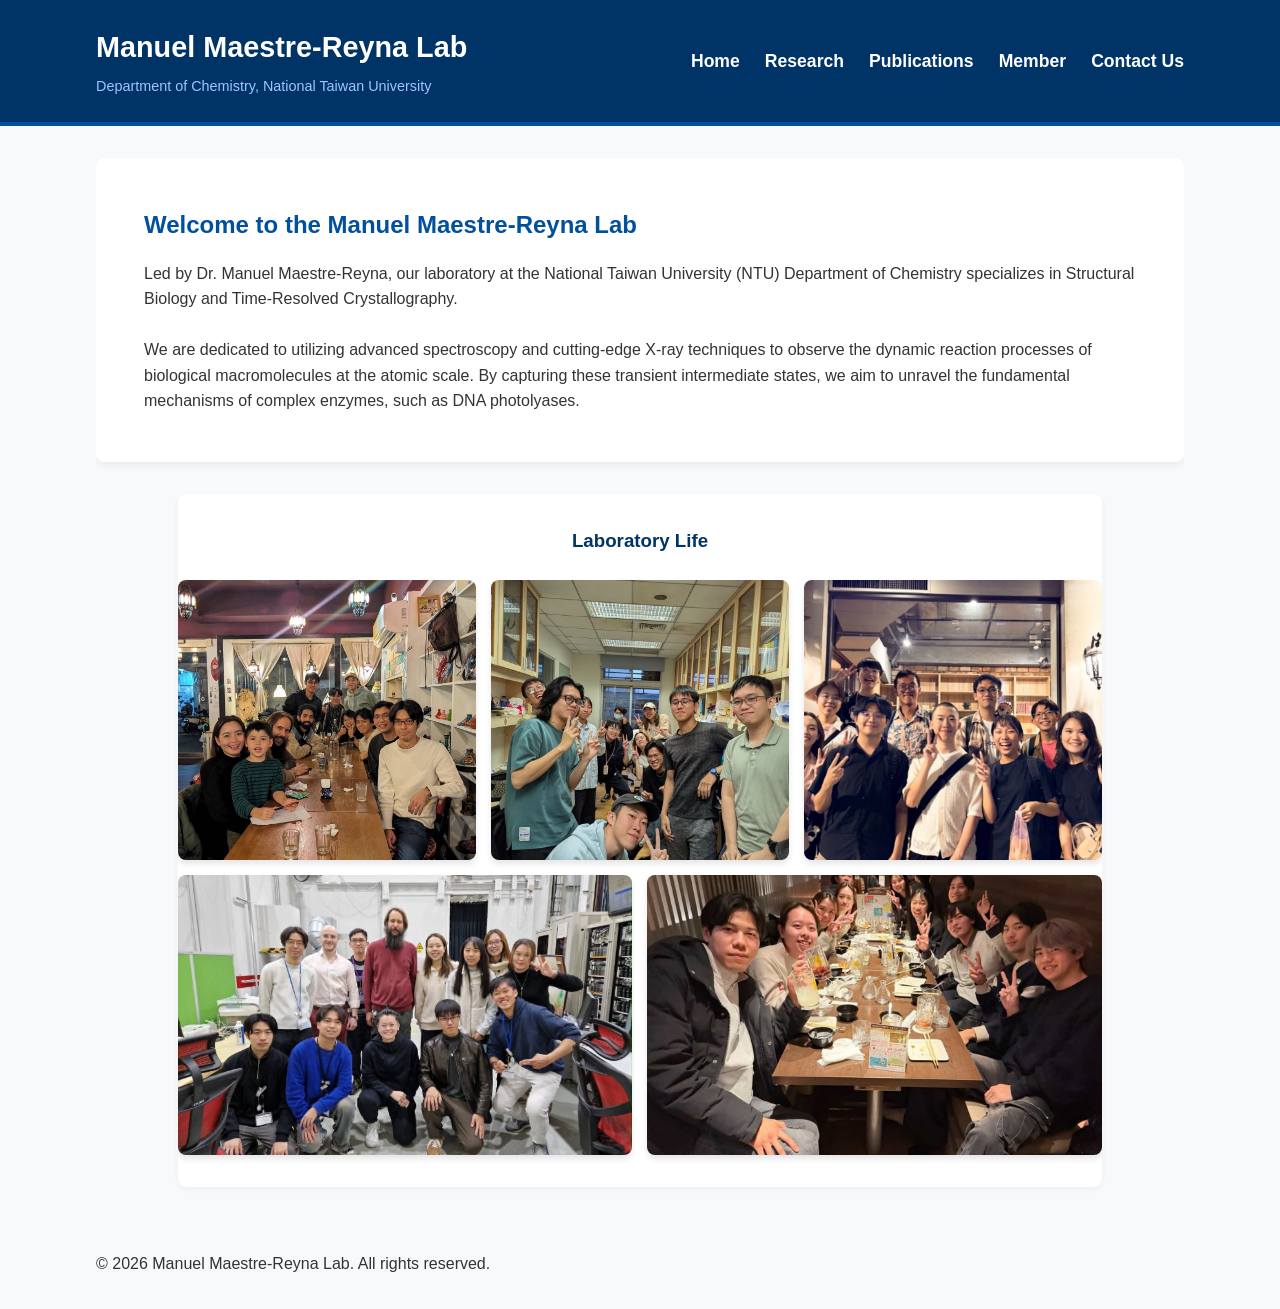
==== commit 386c20d3: "index.html" ====
--- a/index.html
+++ b/index.html
@@ -6,6 +6,7 @@
     <title>Home | Manuel Maestre-Reyna Lab</title>
     <link rel="stylesheet" href="style.css">
     <style>
+        /* 專屬於首頁相簿的「3上2下」排版樣式 */
         .gallery-section {
             padding: 2rem 0;
             background-color: #fff;
@@ -13,18 +14,32 @@
             box-shadow: 0 2px 5px rgba(0,0,0,0.05);
             margin-top: 2rem;
         }
+        
         .gallery-grid {
             display: grid;
-            grid-template-columns: repeat(auto-fit, minmax(300px, 1fr));
+            /* 使用 6 欄位系統來達成 3+2 的完美對齊 */
+            grid-template-columns: repeat(6, 1fr);
             gap: 15px;
             margin-top: 1.5rem;
         }
+
         .gallery-item {
             overflow: hidden;
             border-radius: 8px;
-            height: 250px;
+            height: 280px; /* 稍微增加高度，讓照片更清晰 */
             box-shadow: 0 4px 6px rgba(0,0,0,0.1);
         }
+
+        /* 前 3 張照片：每張佔 2 個欄位 (共 6 欄) */
+        .gallery-item:nth-child(-n+3) {
+            grid-column: span 2;
+        }
+
+        /* 後 2 張照片：每張佔 3 個欄位 (共 6 欄) */
+        .gallery-item:nth-child(n+4) {
+            grid-column: span 3;
+        }
+
         .gallery-item img {
             width: 100%;
             height: 100%;
@@ -32,13 +47,25 @@
             transition: transform 0.3s ease;
             cursor: pointer;
         }
+
         .gallery-item img:hover {
             transform: scale(1.05);
         }
+
         .gallery-title {
             text-align: center;
             color: #003366;
             margin-bottom: 1rem;
+        }
+
+        /* 手機版自動切換為單欄，確保閱讀體驗 */
+        @media (max-width: 768px) {
+            .gallery-grid {
+                grid-template-columns: 1fr;
+            }
+            .gallery-item:nth-child(n) {
+                grid-column: span 1;
+            }
         }
     </style>
 </head>
@@ -84,6 +111,9 @@
                 <div class="gallery-item">
                     <img src="photo4.jpg" alt="Lab Photo 4" onerror="this.src='default.jpg'">
                 </div>
+                <div class="gallery-item">
+                    <img src="photo5.jpg" alt="Lab Photo 5" onerror="this.src='default.jpg'">
+                </div>
             </div>
         </section>
     </main>
